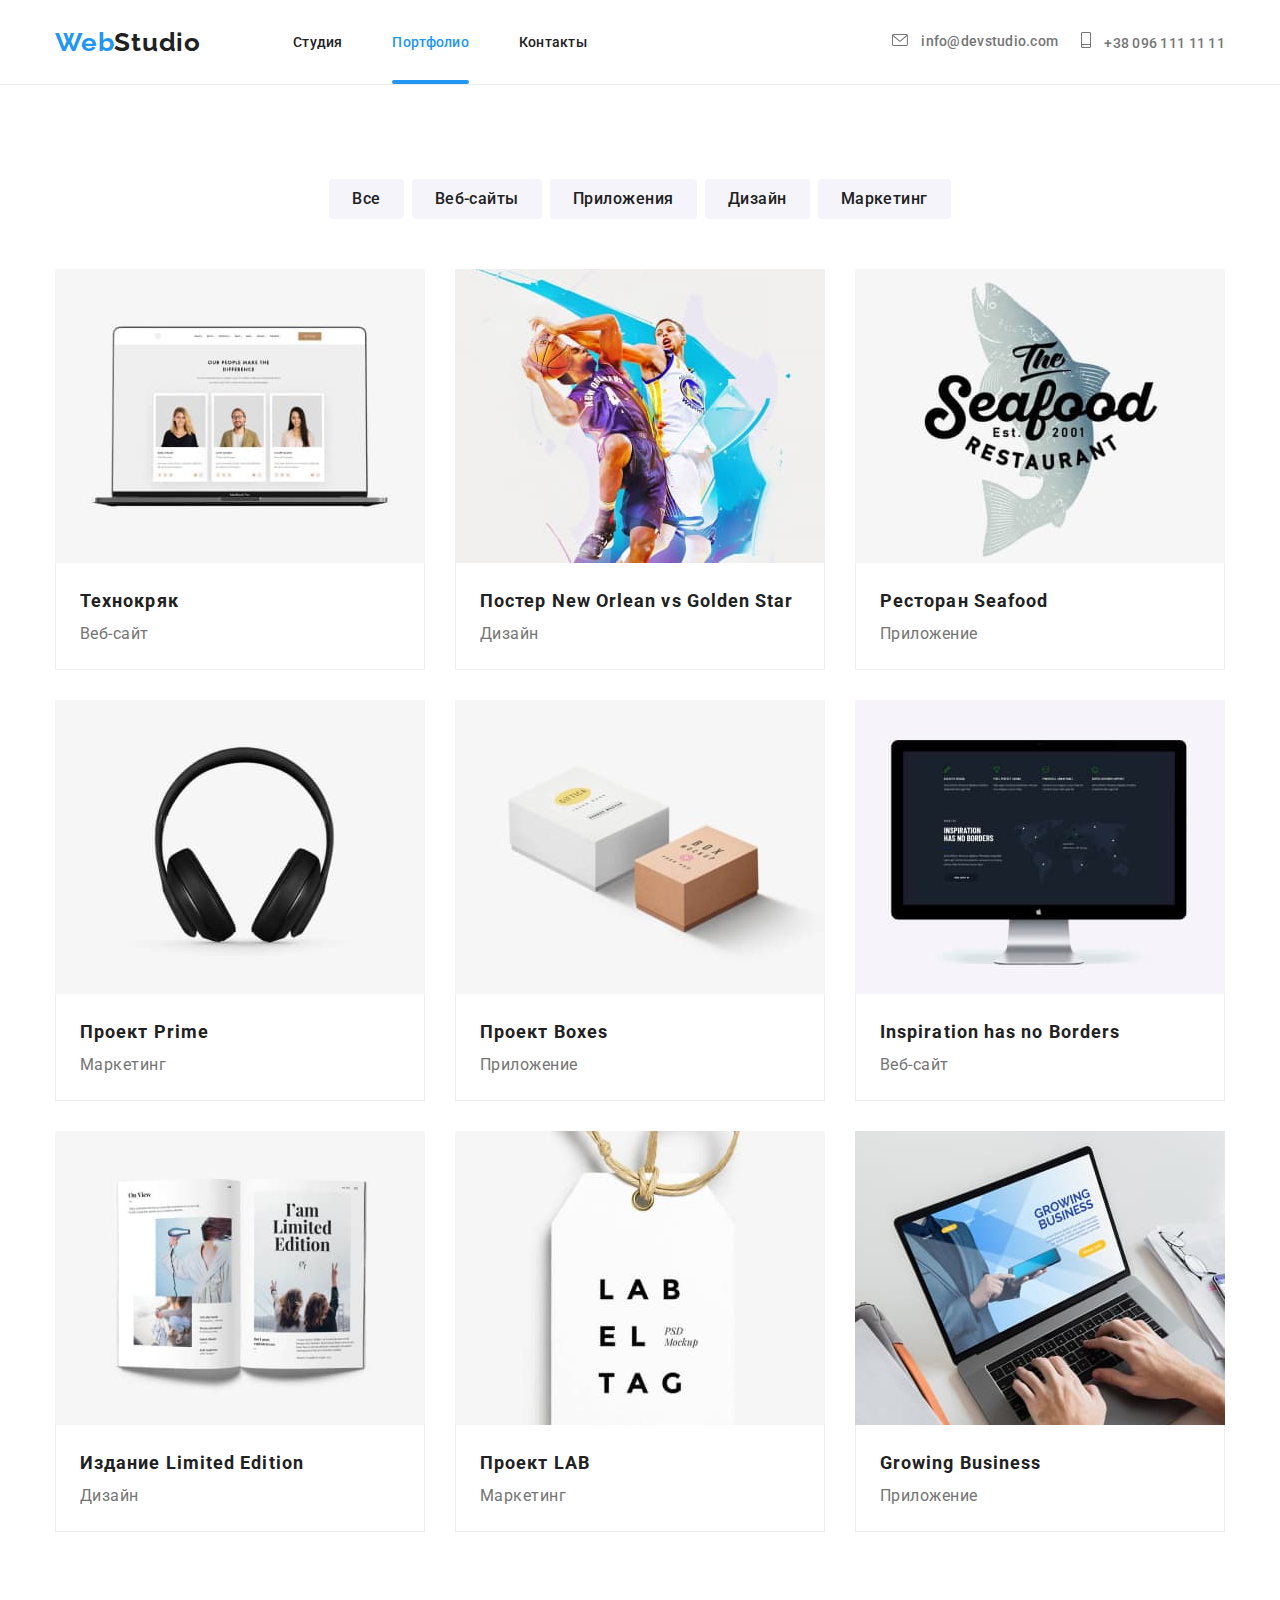
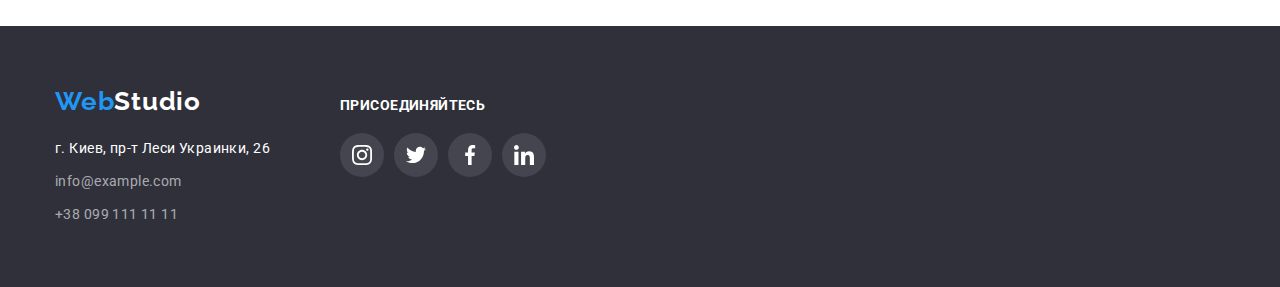
==== portfolio.html @ b00f8d06 "previous work" ====
<!DOCTYPE html>
<html lang="ru">

<head>
    <meta charset="UTF-8">
    <meta http-equiv="X-UA-Compatible" content="IE=edge">
    <meta name="viewport" content="width=device-width, initial-scale=1.0">
    <title>goit-markup-hw-02</title>
    <link rel="stylesheet" href="https://cdnjs.cloudflare.com/ajax/libs/modern-normalize/1.0.0/modern-normalize.min.css">
    <link rel="stylesheet" href="https://fonts.googleapis.com/css2?family=Raleway:wght@700&family=Roboto:wght@400;500;700;900&display=swap">
    <link rel="stylesheet" href="./css/styles.css">
</head>

<body>
    <header class="header">
        <div class="conteiner nav">
            <a class="logo" href="#"><span class="accent-logo">Web</span>Studio</a>
            <nav>
                <ul class="site-nav list">
                    <li>
                        <a href="./index.html">Студия</a>
                    </li>
                    <li>
                        <a class="active" href="#">Портфолио</a>
                    </li>
                    <li>
                        <a href="#">Контакты</a>
                    </li>
                </ul>
            </nav>
            
        <ul class="contacts list">
            <li>
                <a class="mail" href="mailto:info@devstudio.com">
                    <svg class="icon-envelope" width="16px" height="12px">
                        <use href="./imades/icons.svg#envelope"></use>
                    </svg> info@devstudio.com</a>
            </li>
            <li>
                <a class="phone" href="tel:+380961111111">
                    <svg class="ivon-tel" width="10px" height="16px">
                        <use href="./imades/icons.svg#smartphone"></use>
                    </svg> +38 096 111 11 11</a>
            </li>
        </ul>
        </div>
    </header>

    <main>
<!-- <h1>Portfolio</h1> -->
        <section class="filter-section">
        <div class="conteiner">
            <h2 class="hidden">Список фильтров </h2>
            <ul class="list button-item">
                <li>
                    <button class="button"  type="button">Все</button>
                </li>
                <li>
                    <button class="button" type="button">Веб-сайты</button>
                </li>
                <li>
                    <button class="button" type="button">Приложения</button>
                </li>
                <li>
                    <button class="button" type="button">Дизайн</button>
                </li>
                <li>
                    <button class="button"  type="button">Маркетинг</button>
                </li>
            </ul>
        </div>
        </section>

        <section class="cards-section">
            <div class="conteiner">
            <!--<h2>Список карточек</h2>-->
            <ul class="cards list ">
                <li class="cards-item ">
                <div class="project-content">
                    <img src="./imades/tehnokriack.jpg" alt="технокряк" width="370">
                    <div class="project-hover">
                        <p>Технокряк это современная площадка распространения коронавируса. Компании используют эту платформу для цифрового
                    шпионажа и атак на защищённые сервера конкурентов.</p>
                    </div>
                </div>
                    <div class="cards-bottom">
                        <h3 class="title">Технокряк</h3>
                        <p>Веб-сайт</p>
                    </div>
                </li>
                <li class="cards-item">
                    <div class="project-content">
                        <img src="./imades/posterneworlean.jpg" alt="постер New Orlean" width="370">
                        <div class="project-hover">
                            <p>Технокряк это современная площадка распространения коронавируса. Компании используют эту платформу для
                                цифрового
                                шпионажа и атак на защищённые сервера конкурентов.</p>
                        </div>
                    </div>
                    <div class="cards-bottom">
                        <h3 class="title">Постер New Orlean vs Golden Star</h3>
                        <p>Дизайн</p>
                    </div>
                </li>
                <li class="cards-item">
                    <div class="project-content">
                        <img src="./imades/seafood.jpg" alt="ресторан Seafood" width="370">
                        <div class="project-hover">
                            <p>Технокряк это современная площадка распространения коронавируса. Компании используют эту платформу для
                                цифрового
                                шпионажа и атак на защищённые сервера конкурентов.</p>
                        </div>
                    </div>
                    <div class="cards-bottom">
                        <h3 class="title">Ресторан Seafood</h3>
                        <p>Приложение</p>
                    </div>
                </li>
                <li class="cards-item">
                    <div class="project-content">
                        <img src="./imades/projectprime.jpg" alt="проект Prime" width="370">
                        <div class="project-hover">
                            <p>Технокряк это современная площадка распространения коронавируса. Компании используют эту платформу для
                                цифрового
                                шпионажа и атак на защищённые сервера конкурентов.</p>
                        </div>
                    </div>
                    <div class="cards-bottom">
                        <h3 class="title">Проект Prime</h3>
                        <p>Маркетинг</p>
                    </div>
                </li>
                <li class="cards-item">
                    <div class="project-content">
                        <img src="./imades/boxes.jpg" alt="Проект Boxes" width="370">
                        <div class="project-hover">
                            <p>Технокряк это современная площадка распространения коронавируса. Компании используют эту платформу для
                                цифрового
                                шпионажа и атак на защищённые сервера конкурентов.</p>
                        </div>
                    </div>
                    <div class="cards-bottom">
                        <h3 class="title">Проект Boxes</h3>
                        <p>Приложение</p>
                    </div>
                </li>
                <li class="cards-item">
                    <div class="project-content">
                        <img src="./imades/inspiration.jpg" alt="Inspiration" width="370">
                        <div class="project-hover">
                            <p>Технокряк это современная площадка распространения коронавируса. Компании используют эту платформу для
                                цифрового
                                шпионажа и атак на защищённые сервера конкурентов.</p>
                        </div>
                    </div>
                    <div class="cards-bottom">
                        <h3 class="title">Inspiration has no Borders</h3>
                        <p>Веб-сайт</p>
                    </div>
                </li>
                <li class="cards-item">
                    <div class="project-content">
                        <img src="./imades/limited.jpg" alt="Издание Limited Edition" width="370">
                        <div class="project-hover">
                            <p>Технокряк это современная площадка распространения коронавируса. Компании используют эту платформу для
                                цифрового
                                шпионажа и атак на защищённые сервера конкурентов.</p>
                        </div>
                    </div>
                    <div class="cards-bottom">
                        <h3 class="title">Издание Limited Edition</h3>
                        <p>Дизайн</p>
                    </div>
                </li>
                <li class="cards-item">
                    <div class="project-content">
                        <img src="./imades/projectlab.jpg" alt="Проект LAB" width="370">
                        <div class="project-hover">
                            <p>Технокряк это современная площадка распространения коронавируса. Компании используют эту платформу для
                                цифрового
                                шпионажа и атак на защищённые сервера конкурентов.</p>
                        </div>
                    </div>
                    <div class="cards-bottom">
                        <h3 class="title">Проект LAB</h3>
                        <p>Маркетинг</p>
                    </div>
                </li>
                <li class="cards-item">
                    <div class="project-content">
                        <img src="./imades/growing.jpg" alt="Growing Business" width="370">
                        <div class="project-hover">
                            <p>Технокряк это современная площадка распространения коронавируса. Компании используют эту платформу для
                                цифрового
                                шпионажа и атак на защищённые сервера конкурентов.</p>
                        </div>
                    </div>
                    <div class="cards-bottom">
                        <h3 class="title">Growing Business</h3>
                        <p>Приложение</p>
                    </div>
                </li>
            </ul>
            </div>
        </section>
    </main>

<footer class="footer">
    <div class="conteiner footer-section">
        <div class="first-column"><a class="footer-logo" href="#"><span class="accent-logo">Web</span>Studio</a>
            <address>
                <ul class="footer-contacts list">
                    <li>
                        <p class="local-ad">г. Киев, пр-т Леси Украинки, 26</p>
                    </li>
                    <li>
                        <a class="address-link" href="mailto:info@example.com">info@example.com</a>
                    </li>
                    <li>
                        <a class="address-link" href="tel:+380991111111">+38 099 111 11 11</a>
                    </li>
                </ul>
            </address>
        </div>
        <section class="welcome">
            <h3 class="welcome-title">присоединяйтесь</h3>
            <ul class="list footer-icons">
                <li>
                    <a href="#" class="footer-icon-link">
                        <svg class="icon-footer">
                            <use href="./imades/icons.svg#footer-instagramm"></use>
                        </svg>
                    </a>
                </li>
                <li>
                    <a href="#" class="footer-icon-link">
                        <svg class="icon-footer">
                            <use href="./imades/icons.svg#footer-twitter"></use>
                        </svg>
                    </a>
                </li>
                <li>
                    <a href="#" class="footer-icon-link">
                        <svg class="icon-footer">
                            <use href="./imades/icons.svg#footer-facebook"></use>
                        </svg>
                    </a>
                </li>
                <li>
                    <a href="#" class="footer-icon-link">
                        <svg class="icon-footer">
                            <use href="./imades/icons.svg#footer-linkedin"></use>
                        </svg>
                    </a>
                </li>
            </ul>
        </section>
    </div>
</footer>
</body>

</html>
---- css/styles.css ----
:root {
  --primary-text-color: #212121;
  --accent-color: #2196f3;
  --grey-color: #757575;
  --white-color: #ffffff;
  --background-color: #2f303a;
  --second-background: #f5f4fa;
  --footer-contacts-color: rgba(255, 255, 255, 0.6);
  --items-color: #afb1b8;
}

body {
  color: var(--primary-text-color);

  font-family: Roboto, sans-serif;
}
h1,
h2,
h3,
h4 {
  margin: 0;
}
p {
  margin: 0;
}
ul {
  margin: 0;
  padding-left: 0px;
}

.section-header {
  font-style: normal;
  font-size: 36px;
  line-height: 1.16;
  text-align: center;
  letter-spacing: 0.03em;
}

.list {
  list-style: none;
}

/* Шапка профиля */

.header {
  border-bottom: 1px solid #ececec;
}
.conteiner {
  padding: 0 15px;
  width: 1200px;
  margin: 0 auto;
}

.nav {
  display: flex;
  align-items: center;
}

.site-nav {
  padding-top: 32px;
  padding-bottom: 32px;

  display: flex;
  width: 294px;
  justify-content: space-between;
  margin-right: 305px;
  padding-left: 0px;
}

.contacts {
  padding-top: 32px;
  padding-bottom: 32px;
  display: flex;
  justify-content: space-between;
  width: 370px;
}
.logo {
  width: 145px;
  margin-right: 93px;

  color: var(--primary-text-color);
  font-family: Raleway, sans-serif;

  font-weight: 700;
  font-size: 26px;
  line-height: 1.19;
  letter-spacing: 0.03em;
  text-decoration: none;
}
.accent-logo {
  color: var(--accent-color);
}

.site-nav a {
  color: var(--primary-text-color);
  font-weight: 500;
  font-size: 14px;
  line-height: 1.14;
  letter-spacing: 0.02em;
  text-decoration: none;

  transition-property: color;
  transition-duration: 250ms;
  transition-timing-function: cubic-bezier(0.4, 0, 0.2, 1);
}
.active {
  position: relative;
}

.active::after {
  content: "";
  position: absolute;
  left: 0;
  bottom: -34px;

  display: block;
  width: 100%;
  height: 4px;
  border-radius: 2px;
  background-color: var(--accent-color);
}

.site-nav a:hover,
.site-nav a:focus,
.site-nav .active {
  color: var(--accent-color);
}

.contacts a {
  color: var(--grey-color);
  font-weight: 500;
  font-size: 14px;
  line-height: 1.14;
  letter-spacing: 0.02em;
  text-decoration: none;

  transition-property: color;
  transition-duration: 250ms;
  transition-timing-function: cubic-bezier(0.4, 0, 0.2, 1);
}

.contacts a:hover,
.contacts a:focus {
  color: var(--accent-color);
}

.mail {
  width: 161px;
}
.icon-envelope {
  margin-right: 10px;
  fill: currentColor;
}
.phone {
  width: 142px;
}
.ivon-tel {
  fill: currentColor;
  margin-right: 10px;
}

/* Секция фильтров */
.filter-section {
  padding-top: 94px;
  padding-bottom: 50px;
}

.hidden {
  display: none;
}
.button {
  border-radius: 4px;
  border: 1px solid transparent;
  padding: 6px 22px;
  min-width: 73px;

  color: var(--primary-text-color);
  background-color: var(--second-background);
  cursor: pointer;
  font-weight: 500;
  font-size: 16px;
  line-height: 1.62;
  letter-spacing: 0.03em;

  transition-property: color, background-color;
  transition-duration: 250ms;
  transition-timing-function: cubic-bezier(0.4, 0, 0.2, 1);
}
.button:hover,
.button:focus {
  color: var(--white-color);
  background-color: var(--accent-color);
}
.button-item {
  display: flex;
  justify-content: center;
}
.button-item li:not(:last-child) {
  margin-right: 8px;
}
.button-item li:hover,
.button-item li:focus {
  box-shadow: 0px 2px rgba(0, 0, 0, 0.12), 0px 1px rgba(0, 0, 0, 0.08),
    0px 3px rgba(0, 0, 0, 0.1);
}

.button-item li {
  transition-property: box-shadow;
  transition-duration: 250ms;
  transition-timing-function: cubic-bezier(0.4, 0, 0.2, 1);
}
/* Секция карточек */

.cards-section {
  padding-bottom: 94px;
}
.cards p {
  color: var(--grey-color);
  font-size: 16px;
  line-height: 1.87;
  letter-spacing: 0.03em;
}
.title {
  font-size: 18px;
  line-height: 2;
  letter-spacing: 0.06em;
}
.cards {
  display: flex;
  flex-wrap: wrap;
}

.cards-item img {
  width: 100%;
  height: auto;
  display: block;
}

.project-hover p {
  font-size: 18px;
  font-weight: 400;
  line-height: 1.55;
  letter-spacing: 0.03em;

  padding: 63px 24px;
  color: var(--white-color);
}
.project-hover {
  position: absolute;
  top: 0;
  left: 0;
  width: 370px;
  height: 294px;

  background-color: rgba(33, 150, 243, 0.9);
  transform: translateY(100%);
  transition: transform 250ms cubic-bezier(0.4, 0, 0.2, 1);
}
.cards-item:hover .project-hover {
  transform: translateY(0);
}

.project-content {
  position: relative;
  overflow: hidden;
}
.cards-item {
  margin-right: 30px;
  width: 370px;

  transition-property: box-shadow;
  transition-duration: 250ms;
  transition-timing-function: cubic-bezier(0.4, 0, 0.2, 1);
}
.cards-item:hover,
.cards-item:focus {
  box-shadow: 0px 1px 1px rgba(0, 0, 0, 0.12), 0px 4px 4px rgba(0, 0, 0, 0.06),
    1px 4px 6px rgba(0, 0, 0, 0.16);
}

.cards-item:nth-child(3n + 3) {
  margin-right: 0px;
}

.cards-item:not(:nth-last-child(-n + 3)) {
  margin-bottom: 30px;
}
.cards-bottom {
  padding: 20px 24px;
  border-bottom: 1px solid #eeeeee;
  border-right: 1px solid #eeeeee;
  border-left: 1px solid #eeeeee;
}

/*Footer*/
.footer {
  color: var(--white-color);
  background-color: var(--background-color);
}
.footer-logo {
  display: block;
  margin-bottom: 20px;
  width: 145px;

  color: var(--white-color);
  font-family: Raleway, sans-serif;
  font-weight: 700;
  font-size: 26px;
  line-height: 1.19;
  letter-spacing: 0.03em;
  text-decoration: none;
}

.footer-contacts li:not(:last-child) {
  margin-bottom: 9px;
}
.local-ad {
  font-style: normal;
  font-size: 14px;
  line-height: 1.71;
  letter-spacing: 0.03em;
}

.address-link:hover,
.address-link:focus {
  color: var(--accent-color);
}

.footer-section {
  text-align: left;
  padding-top: 60px;
  padding-bottom: 60px;
  display: flex;
  align-items: baseline;
}

.address-link {
  margin-bottom: 0px;
  color: var(--footer-contacts-color);
  font-family: Roboto, sans-serif;
  font-weight: 400;
  font-size: 14px;
  line-height: 1.71;
  letter-spacing: 0.03em;
  text-decoration: none;
  font-style: normal;

  transition-property: color;
  transition-duration: 250ms;
  transition-timing-function: cubic-bezier(0.4, 0, 0.2, 1);
}

.welcome {
  display: inline-flex;
  flex-direction: column;
  padding: 0;
  min-width: 206px;
  margin-left: 70px;
}
.welcome-title {
  font-style: normal;
  font-weight: bold;
  font-size: 14px;
  line-height: 1.143;
  letter-spacing: 0.03em;
  text-transform: uppercase;
  color: var(--white-color);
}
.footer-icons {
  display: flex;
  justify-content: space-between;
  margin: 0;
  padding: 0;
  margin-top: 20px;
}

.icon-footer {
  width: 20px;
  height: 20px;
}
.footer-icon-link {
  width: 44px;
  height: 44px;
  padding: 12px;
  display: inline-block;
  border-radius: 50%;
  fill: var(--white-color);
  background-color: rgba(255, 255, 255, 0.1);

  transition-property: background-color;
  transition-duration: 250ms;
  transition-timing-function: cubic-bezier(0.4, 0, 0.2, 1);
}
.footer-icon-link:hover,
.footer-icon-link:focus {
  background-color: var(--accent-color);
}
/* секция HERO */
.hero {
  background-color: var(--background-color);
}
.overlay {
  max-width: 1600px;
  height: 600px;
  margin-left: auto;
  margin-right: auto;
  background-image: linear-gradient(
      to right,
      rgba(47, 48, 58, 0.4),
      rgba(47, 48, 58, 0.4)
    ),
    url(../imades/herobg.jpg);
  background-size: cover;
  background-position: center;
}

.hero .conteiner {
  padding-top: 200px;
  padding-bottom: 200px;
  text-align: center;
}

.hero h1 {
  margin-bottom: 30px;

  color: var(--white-color);
  font-style: normal;
  font-weight: 900;
  font-size: 44px;
  line-height: 1.36;
  text-align: center;
  letter-spacing: 0.06em;
  text-transform: uppercase;
}
.open-modal {
  padding: 10px 32px;
  border: 0px;
  border-radius: 4px;

  color: var(--white-color);
  background-color: var(--accent-color);
  font-family: inherit;
  font-style: normal;
  font-weight: 700;
  font-size: 16px;
  line-height: 1.87;
  letter-spacing: 0.06em;

  transition: background-color 250ms cubic-bezier(0.4, 0, 0.2, 1);
}
.open-modal:hover,
.open-modal:focus {
  background-color: #188ce8;
}
.backdrop {
  position: fixed;
  top: 0;
  right: 0;
  width: 100%;
  height: 100%;
  opacity: 1;
  transition: opacity 250ms cubic-bezier(0.4, 0, 0.2, 1);

  background-color: rgba(0, 0, 0, 0.2);
}

.backdrop.is-hidden {
  visibility: hidden;
  pointer-events: none;
  opacity: 0;
}
.modal {
  position: absolute;
  z-index: 3;
  top: 50%;
  left: 50%;

  background-color: var(--white-color);
  min-width: 528px;
  min-height: 581px;

  transform: translate(-50%, -50%) scale(1);
  transition: transform 250ms cubic-bezier(0.4, 0, 0.2, 1);

  box-shadow: 0px 1px 3px rgba(0, 0, 0, 0.12), 0px 1px 1px rgba(0, 0, 0, 0.14),
    0px 2px 1px rgba(0, 0, 0, 0.2);
  border-radius: 4px;
}
.backdrop.is-hidden .modal {
  transform: translate(-50%, -50%) scale(0.9);
}
.modal-button {
  position: absolute;
  top: 8px;
  right: 8px;

  width: 30px;
  height: 30px;

  display: flex;
  justify-content: center;
  align-items: center;
  border: 1px solid rgba(0, 0, 0, 0.1);
  border-radius: 50%;
  cursor: pointer;

  background-color: var(--white-color);
  fill: var(--primary-text-color);
}
.modal-close {
  position: absolute;
  top: 50%;
  left: 50%;

  width: 11px;
  height: 11px;
  transform: translate(-50%, -50%);
  fill: currentColor;
}

/* Секция особенности */
.features-section {
  padding-bottom: 94px;
  padding-top: 94px;
}
.features-list {
  display: flex;
  align-items: center;
}

.features-list p {
  width: 270px;

  color: var(--grey-color);
  font-size: 14px;
  line-height: 1.71;
  letter-spacing: 0.03em;
}
.featured-subtitle {
  width: 270px;
  margin-bottom: 10px;

  font-size: 14px;
  line-height: 1.14;
  letter-spacing: 0.03em;
  text-transform: uppercase;
}
.features-item:not(:last-child) {
  margin-right: 30px;
}

.features-item::before {
  display: block;
  content: "";
  height: 120px;
  background-color: var(--second-background);
  margin-bottom: 30px;
  background-size: contain;
  background-repeat: no-repeat;
  background-position: center;
}
.icon-antenna::before {
  background-image: url(../imades/icons/antenna.svg);
  background-size: 70px 70px;
}
.icon-clock::before {
  background-image: url(../imades/icons/clock.svg);
  background-size: 70px 70px;
}
.icon-diagram::before {
  background-image: url(../imades/icons/diagram.svg);
  background-size: 70px 70px;
}
.icon-astronaut::before {
  background-image: url(../imades/icons/astronaut.svg);
  background-size: 70px 70px;
}

/* Чем мы занимаемся */
.works-conteiner {
  padding-bottom: 94px;
}
.images-list {
  display: flex;
  justify-content: center;

  margin-top: 50px;
  padding-left: 0px;
}

.images-list li:not(:last-child) {
  margin-right: 30px;
}
.images-list > img {
  width: 370px;
  height: auto;
  display: block;
  border: 1px solid transparent;
}

.work-description {
  color: var(--white-color);
  background-color: rgba(47, 48, 58, 0.8);
  font-size: 14px;
  font-weight: 700;
  text-align: center;
  line-height: 1.14;
  text-transform: uppercase;

  padding-top: 27px;
  padding-bottom: 27px;
  width: 100%;
  height: 70px;

  position: absolute;
  left: 0;
  bottom: 4px;
}
.description-block {
  position: relative;
  z-index: -1;
}

/* Наша команда */

.our-team {
  background-color: var(--second-background);
  padding-top: 94px;
  padding-bottom: 94px;
}
.our-team h2 {
  margin-bottom: 50px;
}

.team-list:not(:last-child) {
  margin-right: 30px;
}
.team-list {
  box-shadow: 0px 1px 3px rgba(0, 0, 0, 0.12), 0px 1px 1px rgba(0, 0, 0, 0.14),
    0px 2px 1px rgba(0, 0, 0, 0.2);
  border-radius: 0px 0px 4px 4px;
}
.team {
  display: flex;
  padding-left: 0px;

  font-size: 16px;
  line-height: 1.18;
  text-align: center;
  letter-spacing: 0.03em;
}
.team p {
  color: var(--grey-color);
  margin-bottom: 30px;
}
.team h3 {
  font-weight: 500;
  margin-bottom: 10px;
  margin-top: 0px;
}
.team-cards {
  display: block;
  width: 100%;
  height: auto;
  margin-bottom: 30px;
}
.team li {
  background-color: var(--white-color);
  border-radius: 0px 0px 4px 4px;
}
.team-icons-list {
  display: flex;
  justify-content: space-around;
  padding-left: 32px;
  padding-right: 32px;
  margin-bottom: 30px;
}
.team-icons-link {
  width: 44px;
  height: 44px;
  padding: 12px;
  display: inline-block;
  border-radius: 50%;
  fill: var(--items-color);
  background-color: rgba(255, 255, 255, 0.1);

  transition-property: fill, background-color;
  transition-duration: 250ms;
  transition-timing-function: cubic-bezier(0.4, 0, 0.2, 1);
}
.team-icons-link:hover,
.team-icons-link:focus {
  fill: var(--white-color);
  background-color: var(--accent-color);
}

.team-svg {
  width: 20px;
  height: 20px;
}

/* Секция постоянные клиенты */

.clients {
  padding-top: 94px;
  padding-bottom: 94px;
}
.companies {
  display: flex;
  justify-content: space-between;
  margin-top: 50px;
}
.company-icons {
  display: block;
  width: 170px;
  height: 92px;
  padding: 16px 32px;
  border: 1px solid var(--items-color);
  border-radius: 4px;
  fill: var(--items-color);

  transition-property: fill, border;
  transition-duration: 250ms;
  transition-timing-function: cubic-bezier(0.4, 0, 0.2, 1);
}
.company-icons svg:hover,
.company-icons svg:focus {
  fill: var(--accent-color);
}

.company-icons svg {
  transition-property: fill;
  transition-duration: 250ms;
  transition-timing-function: cubic-bezier(0.4, 0, 0.2, 1);
}
.company-icons:hover,
.company-icons:focus {
  border-color: var(--accent-color);
  fill: var(--accent-color);
}
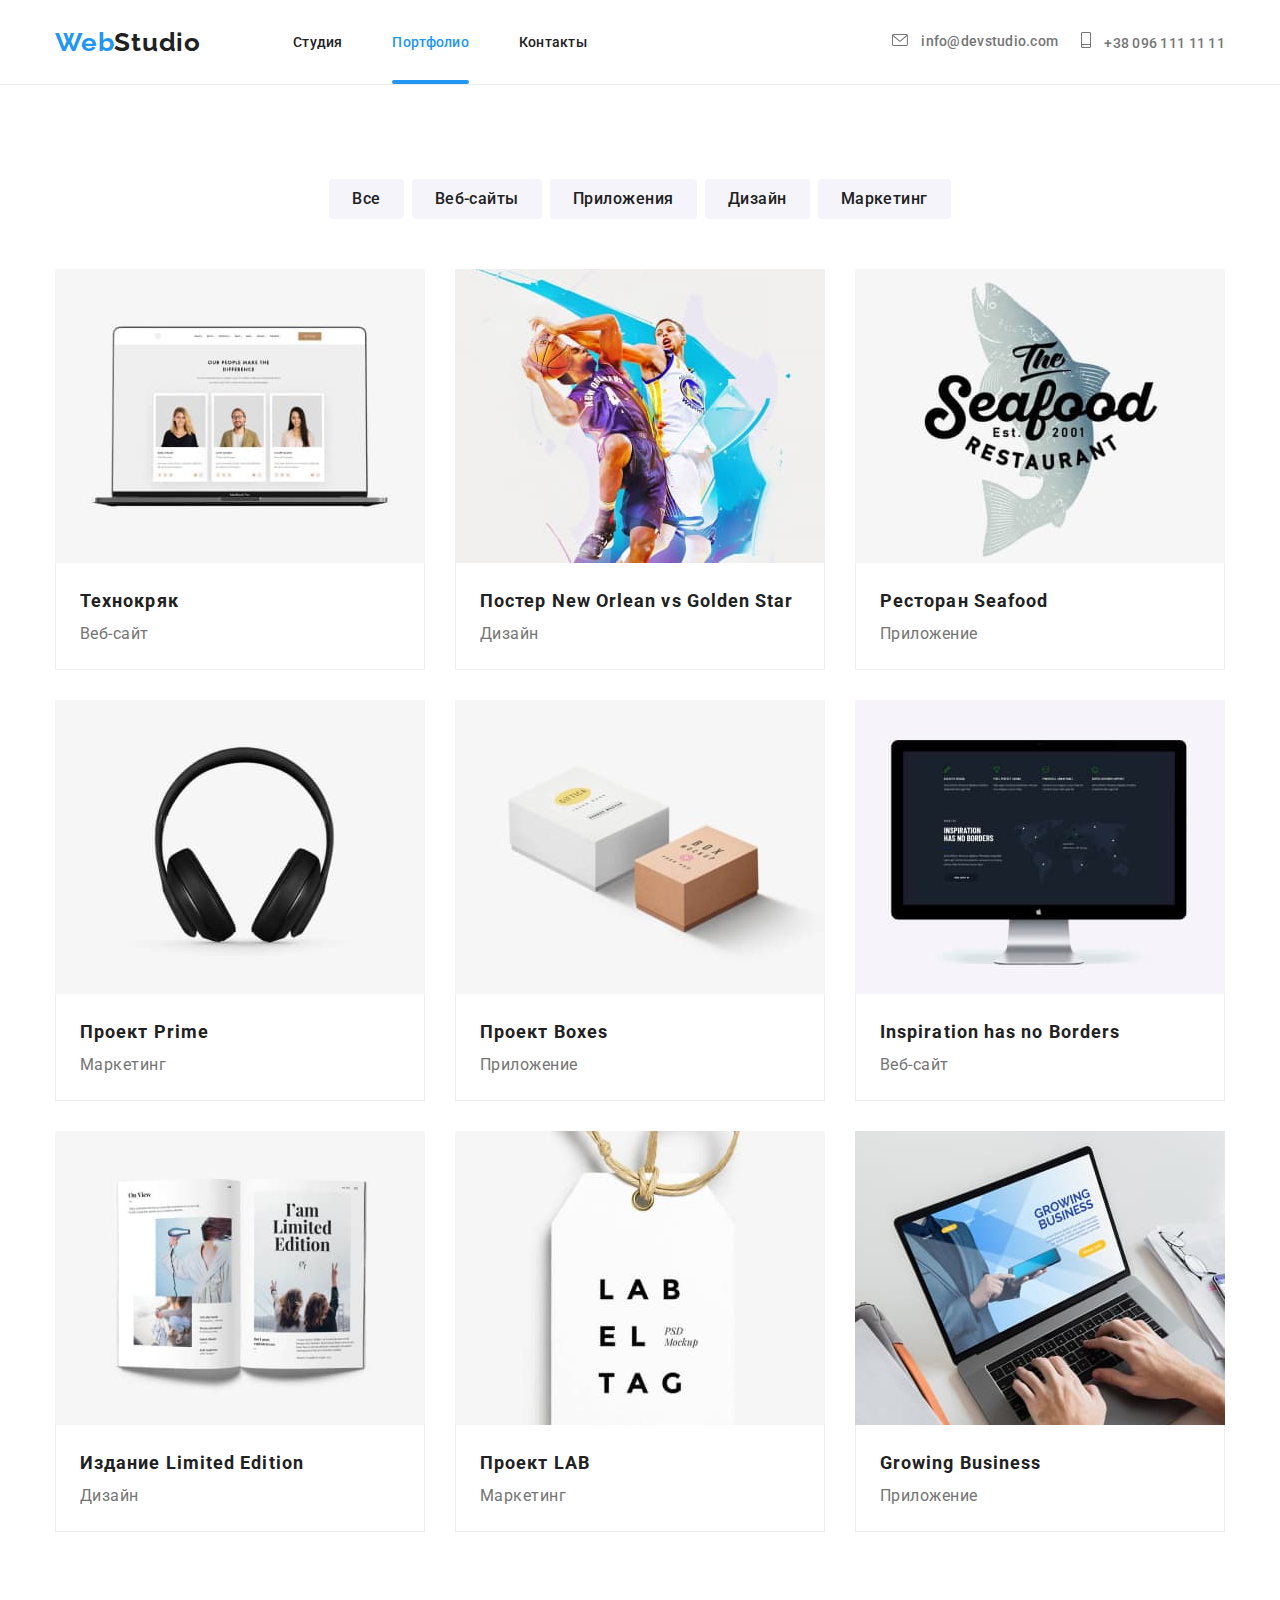
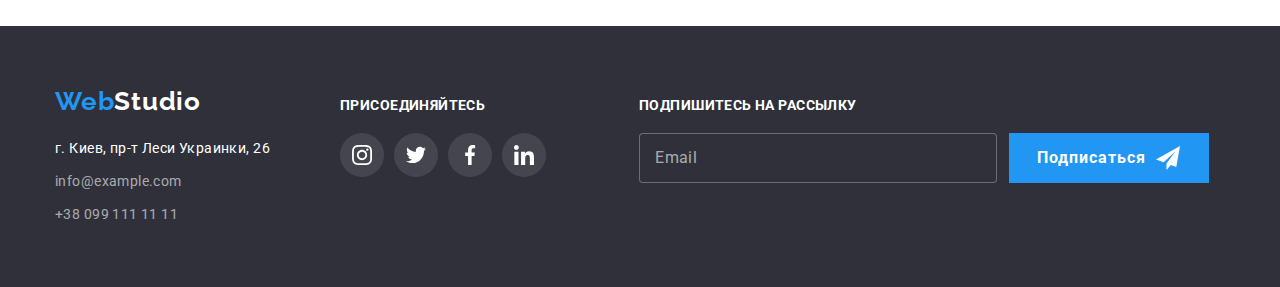
==== commit be7c8111: "done footer form" ====
--- a/portfolio.html
+++ b/portfolio.html
@@ -33,13 +33,13 @@
             <li>
                 <a class="mail" href="mailto:info@devstudio.com">
                     <svg class="icon-envelope" width="16px" height="12px">
-                        <use href="./imades/icons.svg#envelope"></use>
+                        <use href="./images/icons.svg#envelope"></use>
                     </svg> info@devstudio.com</a>
             </li>
             <li>
                 <a class="phone" href="tel:+380961111111">
                     <svg class="ivon-tel" width="10px" height="16px">
-                        <use href="./imades/icons.svg#smartphone"></use>
+                        <use href="./images/icons.svg#smartphone"></use>
                     </svg> +38 096 111 11 11</a>
             </li>
         </ul>
@@ -77,7 +77,7 @@
             <ul class="cards list ">
                 <li class="cards-item ">
                 <div class="project-content">
-                    <img src="./imades/tehnokriack.jpg" alt="технокряк" width="370">
+                    <img src="./images/tehnokriack.jpg" alt="технокряк" width="370">
                     <div class="project-hover">
                         <p>Технокряк это современная площадка распространения коронавируса. Компании используют эту платформу для цифрового
                     шпионажа и атак на защищённые сервера конкурентов.</p>
@@ -90,7 +90,7 @@
                 </li>
                 <li class="cards-item">
                     <div class="project-content">
-                        <img src="./imades/posterneworlean.jpg" alt="постер New Orlean" width="370">
+                        <img src="./images/posterneworlean.jpg" alt="постер New Orlean" width="370">
                         <div class="project-hover">
                             <p>Технокряк это современная площадка распространения коронавируса. Компании используют эту платформу для
                                 цифрового
@@ -104,7 +104,7 @@
                 </li>
                 <li class="cards-item">
                     <div class="project-content">
-                        <img src="./imades/seafood.jpg" alt="ресторан Seafood" width="370">
+                        <img src="./images/seafood.jpg" alt="ресторан Seafood" width="370">
                         <div class="project-hover">
                             <p>Технокряк это современная площадка распространения коронавируса. Компании используют эту платформу для
                                 цифрового
@@ -118,7 +118,7 @@
                 </li>
                 <li class="cards-item">
                     <div class="project-content">
-                        <img src="./imades/projectprime.jpg" alt="проект Prime" width="370">
+                        <img src="./images/projectprime.jpg" alt="проект Prime" width="370">
                         <div class="project-hover">
                             <p>Технокряк это современная площадка распространения коронавируса. Компании используют эту платформу для
                                 цифрового
@@ -132,7 +132,7 @@
                 </li>
                 <li class="cards-item">
                     <div class="project-content">
-                        <img src="./imades/boxes.jpg" alt="Проект Boxes" width="370">
+                        <img src="./images/boxes.jpg" alt="Проект Boxes" width="370">
                         <div class="project-hover">
                             <p>Технокряк это современная площадка распространения коронавируса. Компании используют эту платформу для
                                 цифрового
@@ -146,7 +146,7 @@
                 </li>
                 <li class="cards-item">
                     <div class="project-content">
-                        <img src="./imades/inspiration.jpg" alt="Inspiration" width="370">
+                        <img src="./images/inspiration.jpg" alt="Inspiration" width="370">
                         <div class="project-hover">
                             <p>Технокряк это современная площадка распространения коронавируса. Компании используют эту платформу для
                                 цифрового
@@ -160,7 +160,7 @@
                 </li>
                 <li class="cards-item">
                     <div class="project-content">
-                        <img src="./imades/limited.jpg" alt="Издание Limited Edition" width="370">
+                        <img src="./images/limited.jpg" alt="Издание Limited Edition" width="370">
                         <div class="project-hover">
                             <p>Технокряк это современная площадка распространения коронавируса. Компании используют эту платформу для
                                 цифрового
@@ -174,7 +174,7 @@
                 </li>
                 <li class="cards-item">
                     <div class="project-content">
-                        <img src="./imades/projectlab.jpg" alt="Проект LAB" width="370">
+                        <img src="./images/projectlab.jpg" alt="Проект LAB" width="370">
                         <div class="project-hover">
                             <p>Технокряк это современная площадка распространения коронавируса. Компании используют эту платформу для
                                 цифрового
@@ -188,7 +188,7 @@
                 </li>
                 <li class="cards-item">
                     <div class="project-content">
-                        <img src="./imades/growing.jpg" alt="Growing Business" width="370">
+                        <img src="./images/growing.jpg" alt="Growing Business" width="370">
                         <div class="project-hover">
                             <p>Технокряк это современная площадка распространения коронавируса. Компании используют эту платформу для
                                 цифрового
@@ -228,33 +228,45 @@
                 <li>
                     <a href="#" class="footer-icon-link">
                         <svg class="icon-footer">
-                            <use href="./imades/icons.svg#footer-instagramm"></use>
-                        </svg>
-                    </a>
-                </li>
-                <li>
-                    <a href="#" class="footer-icon-link">
-                        <svg class="icon-footer">
-                            <use href="./imades/icons.svg#footer-twitter"></use>
-                        </svg>
-                    </a>
-                </li>
-                <li>
-                    <a href="#" class="footer-icon-link">
-                        <svg class="icon-footer">
-                            <use href="./imades/icons.svg#footer-facebook"></use>
-                        </svg>
-                    </a>
-                </li>
-                <li>
-                    <a href="#" class="footer-icon-link">
-                        <svg class="icon-footer">
-                            <use href="./imades/icons.svg#footer-linkedin"></use>
+                            <use href="./images/icons.svg#footer-instagramm"></use>
+                        </svg>
+                    </a>
+                </li>
+                <li>
+                    <a href="#" class="footer-icon-link">
+                        <svg class="icon-footer">
+                            <use href="./images/icons.svg#footer-twitter"></use>
+                        </svg>
+                    </a>
+                </li>
+                <li>
+                    <a href="#" class="footer-icon-link">
+                        <svg class="icon-footer">
+                            <use href="./images/icons.svg#footer-facebook"></use>
+                        </svg>
+                    </a>
+                </li>
+                <li>
+                    <a href="#" class="footer-icon-link">
+                        <svg class="icon-footer">
+                            <use href="./images/icons.svg#footer-linkedin"></use>
                         </svg>
                     </a>
                 </li>
             </ul>
         </section>
+        <div class="subscribe">
+            <h3 class="welcome-title">Подпишитесь на рассылку</h3>
+            <form class="footer-form">
+                <input type="email" class="footer-input" name="mail" id="mail">
+                <label class="footer-label" for="mail">Email</label>
+                <button class="subscribe-button" type="submit">Подписаться
+                    <svg>
+                        <use href="./images/icons.svg#icon-send"></use>
+                    </svg>
+                </button>
+            </form>
+        </div>
     </div>
 </footer>
 </body>
--- a/css/styles.css
+++ b/css/styles.css
@@ -395,6 +395,68 @@
 .footer-icon-link:focus {
   background-color: var(--accent-color);
 }
+
+.subscribe {
+  margin-left: 93px;
+  width: 570px;
+}
+
+.footer-form {
+  position: relative;
+  margin-top: 20px;
+  display: flex;
+}
+
+.footer-input {
+  width: 358px;
+  height: 50px;
+  margin-right: 12px;
+
+  border-radius: 4px;
+  border: 1px solid rgba(255, 255, 255, 0.3);
+
+  background-color: var(--background-color);
+}
+
+.footer-label {
+  position: absolute;
+  margin-left: 16px;
+
+  top: 50%;
+  transform: translateY(-50%);
+
+  font-size: 16px;
+  line-height: 1.25;
+  letter-spacing: 0.03em;
+
+  color: rgba(255, 255, 255, 0.6);
+}
+
+.subscribe-button {
+  display: flex;
+  width: 200px;
+  height: 50px;
+  padding: 10px 28px;
+  border: none;
+
+  align-items: center;
+  text-align: center;
+
+  font-style: normal;
+  font-weight: bold;
+  line-height: 1.875;
+  letter-spacing: 0.06em;
+  color: var(--white-color);
+  background-color: var(--accent-color);
+}
+.footer-form svg {
+  margin-left: 10px;
+  width: 24px;
+  height: 24px;
+
+  fill: var(--white-color);
+}
+
 /* секция HERO */
 .hero {
   background-color: var(--background-color);
@@ -409,7 +471,7 @@
       rgba(47, 48, 58, 0.4),
       rgba(47, 48, 58, 0.4)
     ),
-    url(../imades/herobg.jpg);
+    url(../images/herobg.jpg);
   background-size: cover;
   background-position: center;
 }
@@ -506,6 +568,11 @@
 
   background-color: var(--white-color);
   fill: var(--primary-text-color);
+
+  cursor: pointer;
+}
+.modal-button:focus .modal-close {
+  fill: var(--accent-color);
 }
 .modal-close {
   position: absolute;
@@ -516,8 +583,169 @@
   height: 11px;
   transform: translate(-50%, -50%);
   fill: currentColor;
-}
-
+
+  transition: fill 250ms cubic-bezier(0.4, 0, 0.2, 1);
+}
+.form-section {
+  padding: 40px;
+}
+.form-list {
+  display: block;
+}
+.form-field {
+  display: flex;
+  flex-direction: column;
+}
+.form-policy {
+  display: flex;
+  justify-content: space-evenly;
+  align-items: center;
+}
+.form-title {
+  text-align: center;
+
+  margin-bottom: 12px;
+  width: 448px;
+
+  font-size: 20px;
+  font-style: bold;
+  font-weight: 700;
+  letter-spacing: 0.03em;
+  line-height: 1.15;
+}
+
+.form-input {
+  padding-left: 42px;
+
+  width: 100%;
+  height: 40px;
+  border: 1px solid rgba(33, 33, 33, 0.2);
+  border-radius: 4px;
+  cursor: pointer;
+
+  transition: all 250ms cubic-bezier(0.4, 0, 0.2, 1);
+}
+
+.textarea {
+  margin-bottom: 25px;
+  padding: 12px 16px;
+  width: 448px;
+  height: 120px;
+
+  border: 1px solid rgba(33, 33, 33, 0.2);
+  border-radius: 4px;
+  resize: none;
+  cursor: pointer;
+
+  transition: all 250ms cubic-bezier(0.4, 0, 0.2, 1);
+}
+
+.textarea::placeholder {
+  font-size: 12px;
+  line-height: 1.17;
+  letter-spacing: 0.01em;
+  color: rgba(117, 117, 117, 0.5);
+}
+.form-label {
+  margin-bottom: 4px;
+  text-align: left;
+
+  color: var(--grey-color);
+  font-size: 12px;
+  line-height: 1.16;
+}
+.form-policy label {
+  font-size: 14px;
+  line-height: 1.71;
+  letter-spacing: 0.03em;
+  cursor: pointer;
+}
+.policy-link {
+  margin-left: 4px;
+  text-decoration: underline;
+  color: var(--accent-color);
+
+  transition: all 250ms cubic-bezier(0.4, 0, 0.2, 1);
+}
+.checkbox {
+  position: absolute;
+  width: 1px;
+  height: 1px;
+  margin: -1px;
+  border: 0;
+  padding: 0;
+  clip: rect(0 0 0 0);
+  overflow: hidden;
+
+  transition: all 250ms cubic-bezier(0.4, 0, 0.2, 1);
+}
+.checkbox-icon {
+  display: inline-block;
+  width: 16px;
+  height: 15px;
+  margin-right: 7px;
+
+  border: 2px solid var(--primary-text-color);
+  border-radius: 2px;
+
+  transition: all 250ms cubic-bezier(0.4, 0, 0.2, 1);
+}
+.checkbox:checked + .checkbox-icon {
+  background-color: var(--accent-color);
+  border-color: var(--accent-color);
+  background-image: url(../images/icons/icon-check.svg);
+  background-size: contain;
+  background-origin: border-box;
+}
+
+.form-button {
+  margin-top: 30px;
+
+  width: 200px;
+  height: 50px;
+
+  align-self: center;
+  font-style: bold;
+  font-size: 16px;
+  line-height: 1.87;
+  letter-spacing: 0.06em;
+
+  border-radius: 4px;
+  color: var(--white-color);
+  background-color: var(--accent-color);
+  box-shadow: 0px 4px 4px rgba(0, 0, 0, 0.15);
+
+  cursor: pointer;
+}
+.input-block {
+  position: relative;
+  margin-bottom: 10px;
+}
+.form-svg {
+  position: absolute;
+  display: block;
+  top: 50%;
+  left: 12px;
+  transform: translateY(-50%);
+
+  width: 18px;
+  height: 18px;
+
+  fill: currentColor;
+  transition: fill 250ms cubic-bezier(0.4, 0, 0.2, 1);
+}
+.form-input:focus ~ .form-svg {
+  fill: var(--accent-color);
+}
+
+.form-field:focus-within .form-svg {
+  fill: var(--accent-color);
+}
+.form-input:focus,
+.textarea:focus {
+  border-color: var(--accent-color);
+  outline: none;
+}
 /* Секция особенности */
 .features-section {
   padding-bottom: 94px;
@@ -560,19 +788,19 @@
   background-position: center;
 }
 .icon-antenna::before {
-  background-image: url(../imades/icons/antenna.svg);
+  background-image: url(../images/icons/antenna.svg);
   background-size: 70px 70px;
 }
 .icon-clock::before {
-  background-image: url(../imades/icons/clock.svg);
+  background-image: url(../images/icons/clock.svg);
   background-size: 70px 70px;
 }
 .icon-diagram::before {
-  background-image: url(../imades/icons/diagram.svg);
+  background-image: url(../images/icons/diagram.svg);
   background-size: 70px 70px;
 }
 .icon-astronaut::before {
-  background-image: url(../imades/icons/astronaut.svg);
+  background-image: url(../images/icons/astronaut.svg);
   background-size: 70px 70px;
 }
 
